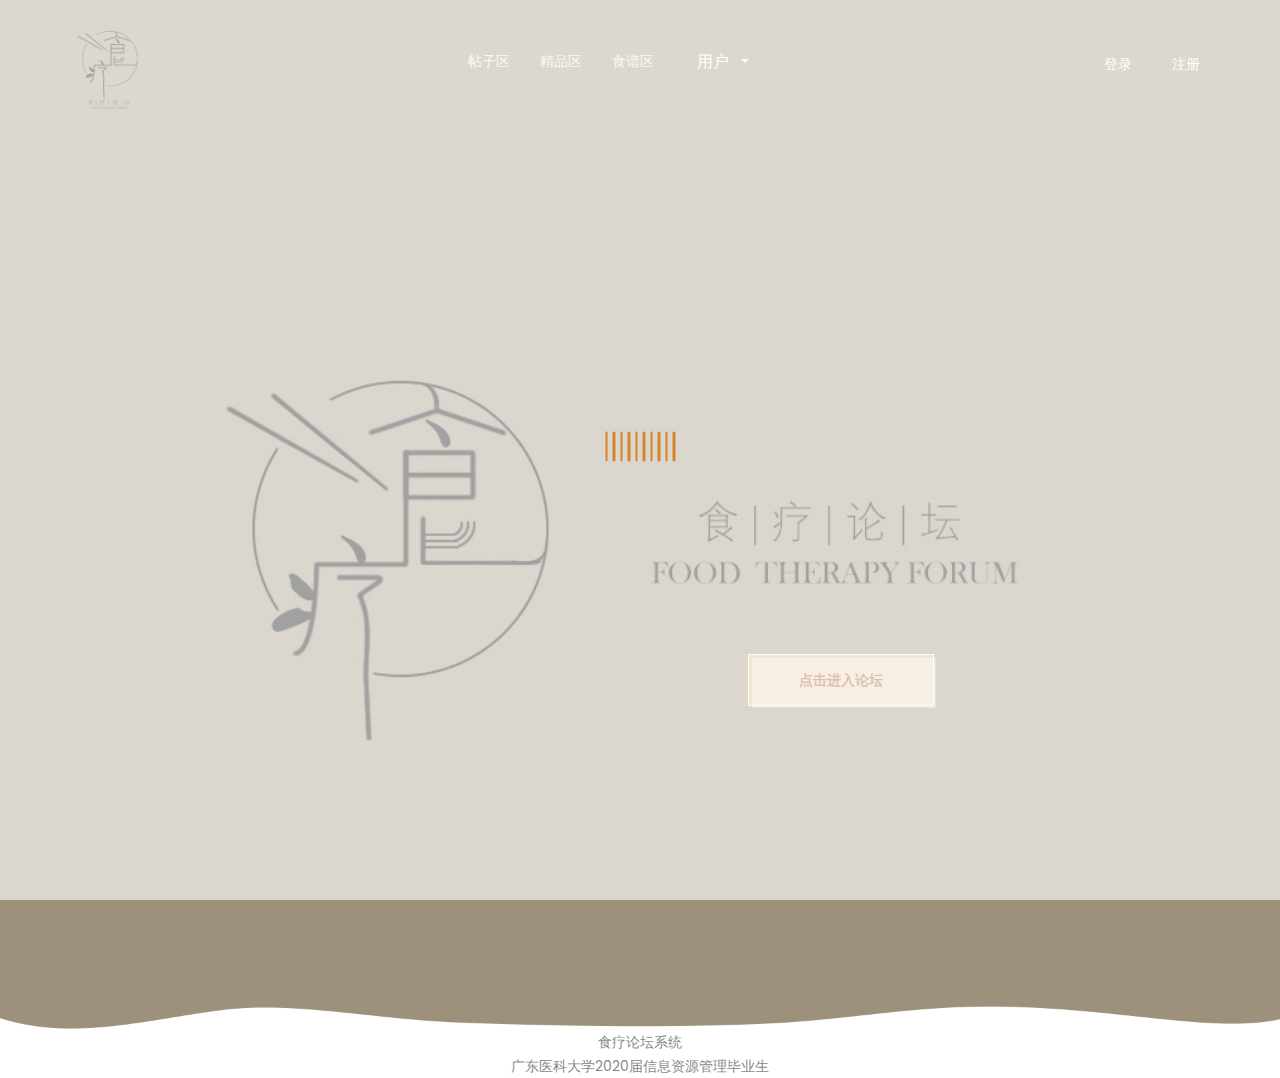
==== target/classes/static/pages/index.html @ 7f68af99 "第一次" ====
<!DOCTYPE html>
<html lang="en" xmlns:th="http://www.thymeleaf.org">
<head>
    <meta charset="utf-8">
    <meta http-equiv="x-ua-compatible" content="ie=edge">
    <meta name="description" content="">
    <meta name="viewport" content="width=device-width, initial-scale=1, shrink-to-fit=no">

    <title>首页</title>

    <link rel="stylesheet" href="../css/bootstrap.min.css" th:href="@{/css/bootstrap.min.css}">
    <link rel="stylesheet" href="../css/Pe-icon-7-stroke.css" th:href="@{/css/Pe-icon-7-stroke.css}">
    <link rel="stylesheet" href="../css/ionicons.min.css" th:href="@{/css/ionicons.min.css}">
    <link rel="stylesheet" href="../css/magnific-popup.css" th:href="@{/css/magnific-popup.css}">
    <link rel="stylesheet" href="../css/slick.css" th:href="@{/css/slick.css}">
    <link rel="stylesheet" href="../css/animate.min.css" th:href="@{/css/animate.min.css}">
    <link rel="stylesheet" href="../css/nice-select.css" th:href="@{/css/nice-select.css}">
    <link rel="stylesheet" href="../css/default.css" th:href="@{/css/default.css}">
    <link rel="stylesheet" href="../css/style.css" th:href="@{/css/style.css}">

    <style>
        .btn
        {
            color: #FFFFFF;
            padding-top: inherit;}

        .header-area
        {
            width: 100%;
            background-color:#9f927C;
        }

        #logo{
            height: 100px;
            width: 100px;
        }

        .dropdown{
            background-color: #9f927C;

        }
        .dropdown, .dropdown-menu li {
            list-style: none; /* 将默认的列表符号去掉 */
            padding: 0; /* 将默认的内边距去掉 */
            margin: 0; /* 将默认的外边距去掉 */
            background-color: #9f927C;
        }

        .main-btn{
        margin-left: 70%;
            margin-top: 200px;
        }

        .footer{
            text-align: center;
        }

        .dropdown-menu li a{
            display: block; /* 将链接设为块级元素 */
            padding: 8px 20px; /* 设置内边距 */
            color: #FFFFFF; /* 设置文字颜色 */
            text-decoration: none;
        }/* 去掉下划线 */

    </style>
    <style type="text/css">
        #menu {
            font:14px verdana, arial, sans-serif; /* 设置文字大小和字体样式 */
        }
        #menu, #menu li {
            list-style:none; /* 将默认的列表符号去掉 */
            padding:0; /* 将默认的内边距去掉 */
            margin:0; /* 将默认的外边距去掉 */
        }
        #menu li {
            float:left; /* 往左浮动 */
        }
        #menu li a {
            display: block; /* 将链接设为块级元素 */
            padding: 8px 20px; /* 设置内边距 */
            color: #fff; /* 设置文字颜色 */
            text-decoration: none;
        }/* 去掉下划线 */
    </style>
</head>

<body>
<div id="preloader">
    <div id="loader">
        <span></span><span></span><span></span><span></span><span></span><span></span><span></span><span></span><span></span><span></span>
    </div>
</div>

<!--导航栏开始-->
<header class="header-area">
    <div class="navigation">
        <div class="container-fluid pl-60 pr-60">
            <div class="row">
                <div class="col-lg-12">
                    <nav class="navbar navbar-expand-lg">
                        <a class="navbar-brand" href="index.html" th:href="@{/user/toIndex}">
                            <img id="logo" src="../images/logo.png" th:src="@{/images/logo.png}" alt="Logo新">
                        </a> <!-- Logo -->
                        <!-- 汉堡按钮 -->
                        <button class="navbar-toggler" type="button" data-toggle="collapse" data-target="#navbarSupportedContent" aria-controls="navbarSupportedContent" aria-expanded="false" aria-label="Toggle navigation">
                            <span class="toggler-icon"></span>
                            <span class="toggler-icon"></span>
                            <span class="toggler-icon"></span>
                        </button>

                        <div class="collapse navbar-collapse sub-menu-bar" id="navbarSupportedContent">
                            <ul class="navbar-nav m-auto">
                                <li class="nav-item" ><a href="notes.html">帖子区</a></li>
                                <li class="nav-item" ><a href="#">精品区</a></li>
                                <li class="nav-item" ><a href="#">食谱区</a></li>
                                <!-- 用户下拉列表开始 -->
                                <li class="dropdown nav-item">
                                    <button class="btn btn-default dropdown-toggle" type="button" id="dropdownMenu1" data-toggle="dropdown" aria-haspopup="true" aria-expanded="true">
                                        用户
                                        <span class="caret"></span>
                                    </button>
                                    <ul class="dropdown-menu" aria-labelledby="dropdownMenu1">
                                        <li><a href="#">我的帖子</a></li>
                                        <li><a href="#">我的收藏</a></li>
                                        <li><a href="#">我的赞过</a></li>
                                        <li><a href="#">我的通知</a></li>
                                        <li><a href="#">我的信息</a></li>
                                    </ul>
                                </li>
                            </ul>
                        </div> <!-- navbar collapse -->
                        <!-- 用户下拉列表结束 -->

                        <div class="user">
                            <ul id="menu">
                                <li><a href="login.html">登录</a></li>
                                <li><a href="regist.html">注册</a></li>
                            </ul>
                        </div>
                    </nav> <!-- navbar -->
                </div>
            </div> <!-- row -->
        </div> <!-- container -->
    </div> <!-- navigation -->
</header>

<!--导航栏结束-->

<!--====== 首页图片开始 ======-->

<div class="banner-active">
    <div class="banner-area d-flex align-items-center bg_cover" style="background-image: url(../images/banner1.jpg);" th:style="'background:url(' + @{/images/banner1.jpg} + ');'">
        <div class="container">
            <div class="row justify-content-center">
                <div class="col-lg-6">
                    <div class="banner-content text-center">
                    <a data-animation="fadeInUp" data-delay="1.2s" class="main-btn" href="notes.html" th:href="@{/user/toIndex}">点击进入论坛</a>
                    </div>
                </div>
            </div> <!-- row -->
        </div> <!-- container -->
        <div class="banner-shape">
            <img src="../images/banner-shape.png" alt="shape" th:src="@{/images/banner-shape.png}">
        </div>
    </div> <!-- banner area -->
</div>

<div class="footer">
    <p>食疗论坛系统</p>
    <p>广东医科大学2020届信息资源管理毕业生</p>
</div>
<!--首页图片结束-->

<!--jquery js-->
<script src="../js/vendor/modernizr-3.6.0.min.js" th:src="@{/js/vendor/modernizr-3.6.0.min.js}"></script>
<script src="../js/vendor/jquery-1.12.4.min.js" th:src="@{js/vendor/jquery-1.12.4.min.js}"></script>
<!--Bootstrap js-->
<script src="../js/bootstrap.min.js" th:src="@{/js/bootstrap.min.js}"></script>
<script src="../js/popper.min.js" th:src="@{/js/popper.min.js}"></script>
<!--Slick js-->
<script src="../js/slick.min.js" th:src="@{/js/slick.min.js}"></script>
<!--Isotope js-->
<script src="../js/isotope.pkgd.min.js" th:src="@{/js/isotope.pkgd.min.js}"></script>
<!--Images Loaded js-->
<script src="../js/imagesloaded.pkgd.min.js" th:src="@{/js/imagesloaded.pkgd.min.js}"></script>
<!--Magnific Popup js-->
<script src="../js/jquery.magnific-popup.min.js" th:src="@{/js/jquery.magnific-popup.min.js}"></script>
<!--Nice Select js-->
<script src="../js/jquery.nice-select.min.js" th:src="@{/js/jquery.nice-select.min.js}"></script>
<!--Ajax Contact js-->
<script src="../js/ajax-contact.js" th:src="@{/js/ajax-contact.js}"></script>
<!--Main js-->
<script src="../js/main.js" th:src="@{/js/main.js}"></script>

</body>

</html>
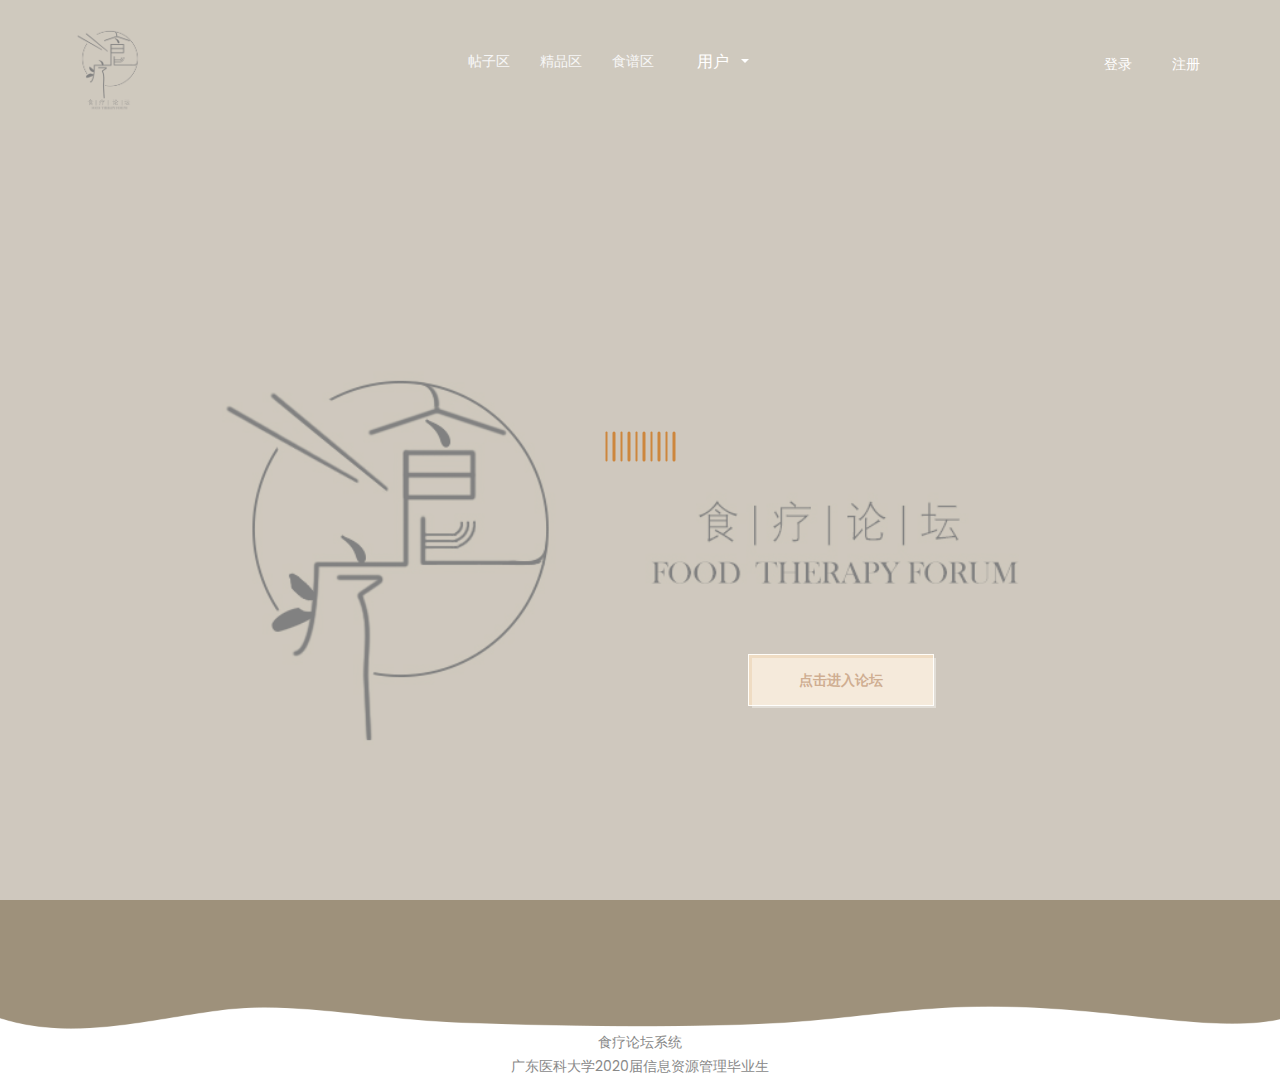
==== commit 65ae09af: "更新了用户方面的，密码的加密，邮箱激活，找回密码等。" ====
--- a/target/classes/static/pages/index.html
+++ b/target/classes/static/pages/index.html
@@ -133,7 +133,7 @@
 
                         <div class="user">
                             <ul id="menu">
-                                <li><a href="login.html">登录</a></li>
+                                <li><a href="http://localhost:8080/user/login1">登录</a></li>
                                 <li><a href="regist.html">注册</a></li>
                             </ul>
                         </div>
